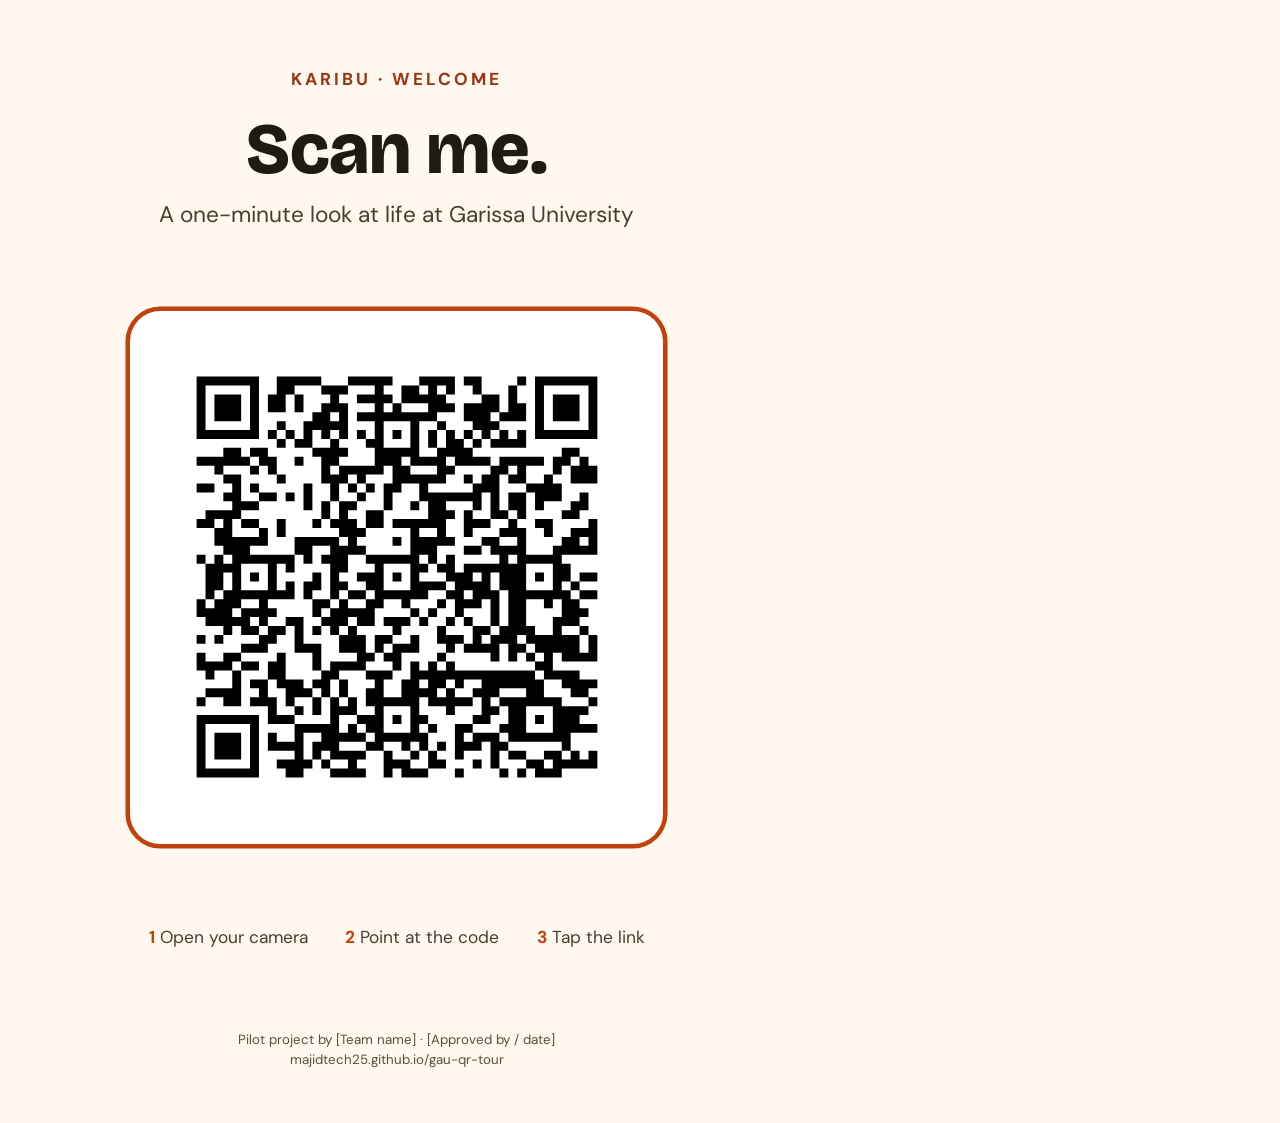
==== pilot/sign.html @ 4ad812c1 "Add pilot QR sign and GoatCounter scan counter - pilot/: QR (PNG + SVG) for the github.io page tagge" ====
<!doctype html>
<html lang="en">
<head>
  <meta charset="utf-8">
  <title>Pilot sign: GaU QR Tour</title>
  <!-- Source for pilot-sign.pdf. Rebuild the PDF with: python tools/make_sign.py -->
  <link href="https://fonts.googleapis.com/css2?family=Bricolage+Grotesque:wght@700;800&family=DM+Sans:wght@400;500;700&display=swap" rel="stylesheet">
  <style>
    @page { size: A4; margin: 0; }
    * { box-sizing: border-box; }
    body {
      margin: 0; width: 210mm; height: 297mm;
      background: #FFF8EE; color: #1F1A14;
      font-family: "DM Sans", Arial, sans-serif;
      display: flex; flex-direction: column; align-items: center; justify-content: space-between;
      padding: 18mm 16mm 14mm;
    }
    .top { text-align: center; }
    .eyebrow { font-weight: 700; letter-spacing: 3px; font-size: 13pt; color: #9A3412; text-transform: uppercase; }
    h1 { font-family: "Bricolage Grotesque", Arial, sans-serif; font-weight: 800; font-size: 54pt; line-height: 1; margin: 6mm 0 4mm; }
    .sub { font-size: 17pt; color: #4A3D30; margin: 0; }
    .qr-card { background: #fff; border-radius: 8mm; padding: 8mm; box-shadow: 0 0 0 1.2mm #C2410C; }
    .qr-card img { display: block; width: 125mm; height: 125mm; }
    .steps { display: flex; gap: 10mm; font-size: 13pt; color: #4A3D30; }
    .steps b { color: #C2410C; }
    .foot { text-align: center; font-size: 10pt; color: #5C4D3D; line-height: 1.5; }
  </style>
</head>
<body>
  <div class="top">
    <div class="eyebrow">Karibu · Welcome</div>
    <h1>Scan me.</h1>
    <p class="sub">A one-minute look at life at Garissa University</p>
  </div>

  <div class="qr-card"><img src="qr-pilot.svg" alt="QR code to the GaU QR Tour page"></div>

  <div class="steps">
    <span><b>1</b> Open your camera</span>
    <span><b>2</b> Point at the code</span>
    <span><b>3</b> Tap the link</span>
  </div>

  <div class="foot">
    Pilot project by [Team name] · [Approved by / date]<br>
    majidtech25.github.io/gau-qr-tour
  </div>
</body>
</html>
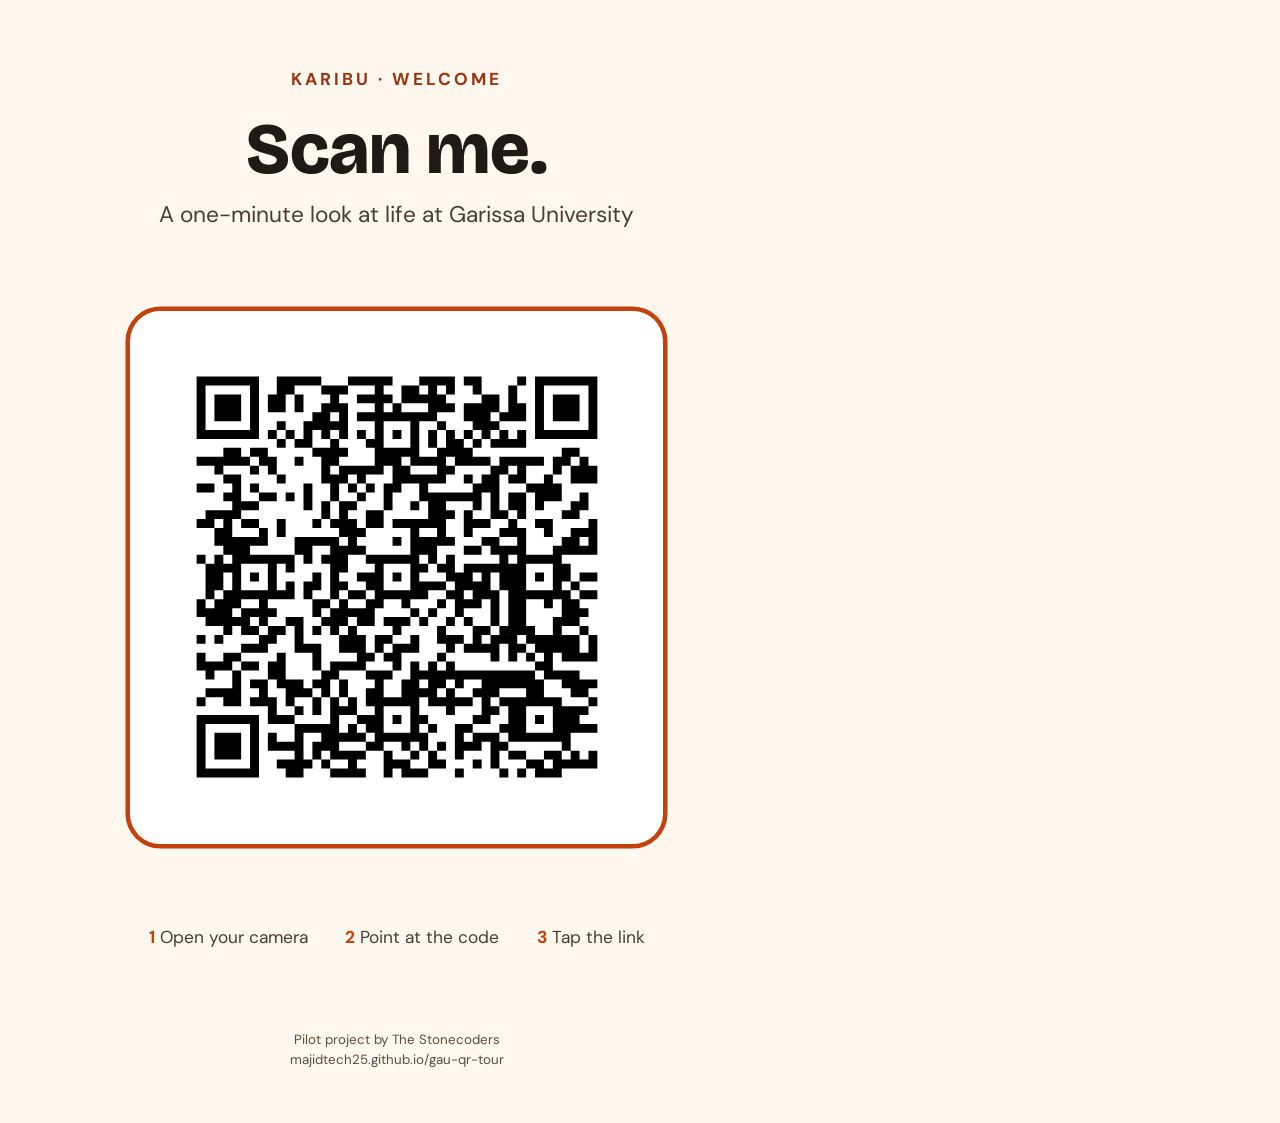
==== commit e8be53e4: "Add team name: The Stonecoders Pilot sign and page footer credit. Sign PDF regenerated; the approval" ====
--- a/pilot/sign.html
+++ b/pilot/sign.html
@@ -42,7 +42,8 @@
   </div>
 
   <div class="foot">
-    Pilot project by [Team name] · [Approved by / date]<br>
+    <!-- Add the approval line once permission is given, e.g. "Approved by [office], [date]" -->
+    Pilot project by The Stonecoders<br>
     majidtech25.github.io/gau-qr-tour
   </div>
 </body>
